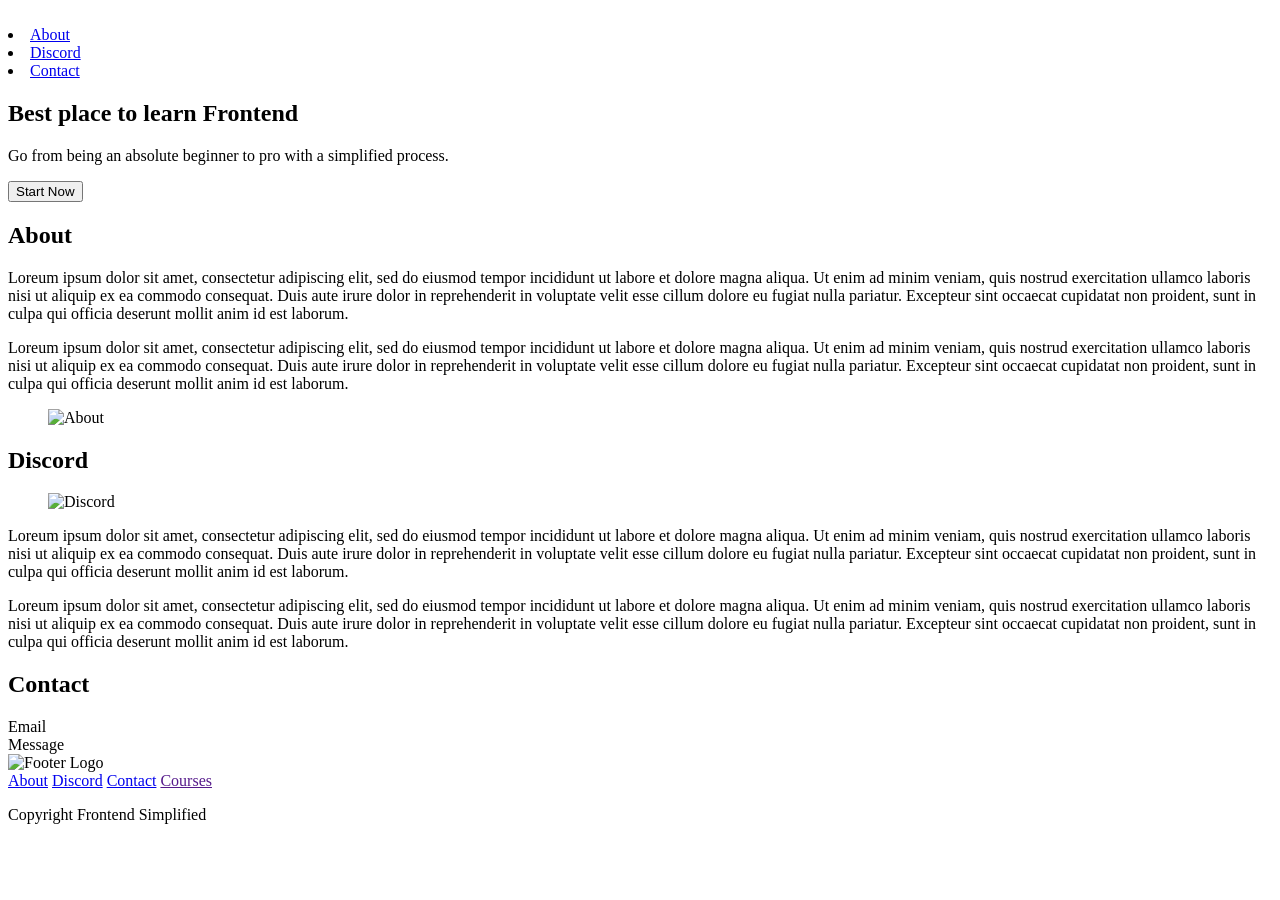
==== index.html @ 686fee8b "second" ====
<!DOCTYPE html>
<html lang="en">
<head>
    <meta charset="UTF-8">
    <meta name="viewport" content="width=device-width, initial-scale=1.0">
    <title>Document</title>
</head>
<body>
    <section>
        <nav>
            <img src=".assets/FSE.svg" alt=""
            <ul>
                <li><a href="#About">About</a></li>
                <li><a href="#Discord">Discord</a></li>
                <li><a href="#Contact">Contact</a></li>
            </ul>
        </nav>
        <header>
            <div>
                <h1>Best place to learn Frontend</h1>
                <p>Go from being an absolute beginner to pro with a simplified process.</p>
                <button>Start Now</button>
            </div>
            <figure
                <img src=".assets/header-image.svg" alt="Home Page Image">
            </figure>
        </header>
    </section>

    <main>
        <section id="About">
            <h2>About</h2>
            <div>
             <p>
                Loreum ipsum dolor sit amet, consectetur adipiscing elit, sed do eiusmod tempor incididunt ut labore et dolore magna aliqua. Ut enim ad minim veniam, quis nostrud exercitation ullamco laboris nisi ut aliquip ex ea commodo consequat. Duis aute irure dolor in reprehenderit in voluptate velit esse cillum dolore eu fugiat nulla pariatur. Excepteur sint occaecat cupidatat non proident, sunt in culpa qui officia deserunt mollit anim id est laborum.
             </p>
             <p>
                Loreum ipsum dolor sit amet, consectetur adipiscing elit, sed do eiusmod tempor incididunt ut labore et dolore magna aliqua. Ut enim ad minim veniam, quis nostrud exercitation ullamco laboris nisi ut aliquip ex ea commodo consequat. Duis aute irure dolor in reprehenderit in voluptate velit esse cillum dolore eu fugiat nulla pariatur. Excepteur sint occaecat cupidatat non proident, sunt in culpa qui officia deserunt mollit anim id est laborum.
             </p>
            </div>
            <figure>
             <img src=".assets/about.jpg" alt="About">
            </figure>
        </section>
        <section id="Discord">
            <h2>Discord</h2>
            <figure>
             <img src=".assets/discord.jpg" alt="Discord">
            </figure>
            <div>
             <p>
                Loreum ipsum dolor sit amet, consectetur adipiscing elit, sed do eiusmod tempor incididunt ut labore et dolore magna aliqua. Ut enim ad minim veniam, quis nostrud exercitation ullamco laboris nisi ut aliquip ex ea commodo consequat. Duis aute irure dolor in reprehenderit in voluptate velit esse cillum dolore eu fugiat nulla pariatur. Excepteur sint occaecat cupidatat non proident, sunt in culpa qui officia deserunt mollit anim id est laborum.
             </p>
             <p>
                Loreum ipsum dolor sit amet, consectetur adipiscing elit, sed do eiusmod tempor incididunt ut labore et dolore magna aliqua. Ut enim ad minim veniam, quis nostrud exercitation ullamco laboris nisi ut aliquip ex ea commodo consequat. Duis aute irure dolor in reprehenderit in voluptate velit esse cillum dolore eu fugiat nulla pariatur. Excepteur sint occaecat cupidatat non proident, sunt in culpa qui officia deserunt mollit anim id est laborum.
             </p>
            </div>
        </section>

        <section id="Contact">
            <h2>Contact</h2>
            <form action="">
             <span>Email</span>
             <form type="text" placeholder="jan@example.com"></form>
             <span>Message</span>
             <text area="text" placeholder="Your Message"></form>
             </form>
        </section>
    </main>

    <footer>
        <img src=".assets/FSE.svg" alt="Footer Logo">
        <div>
            <a href="#About">About</a>
            <a href="#Discord">Discord</a>
            <a href="#Contact">Contact</a>
            <a href="">Courses</a>
        </div>
        <p>Copyright Frontend Simplified</p>
    </footer>
</body>
</html>
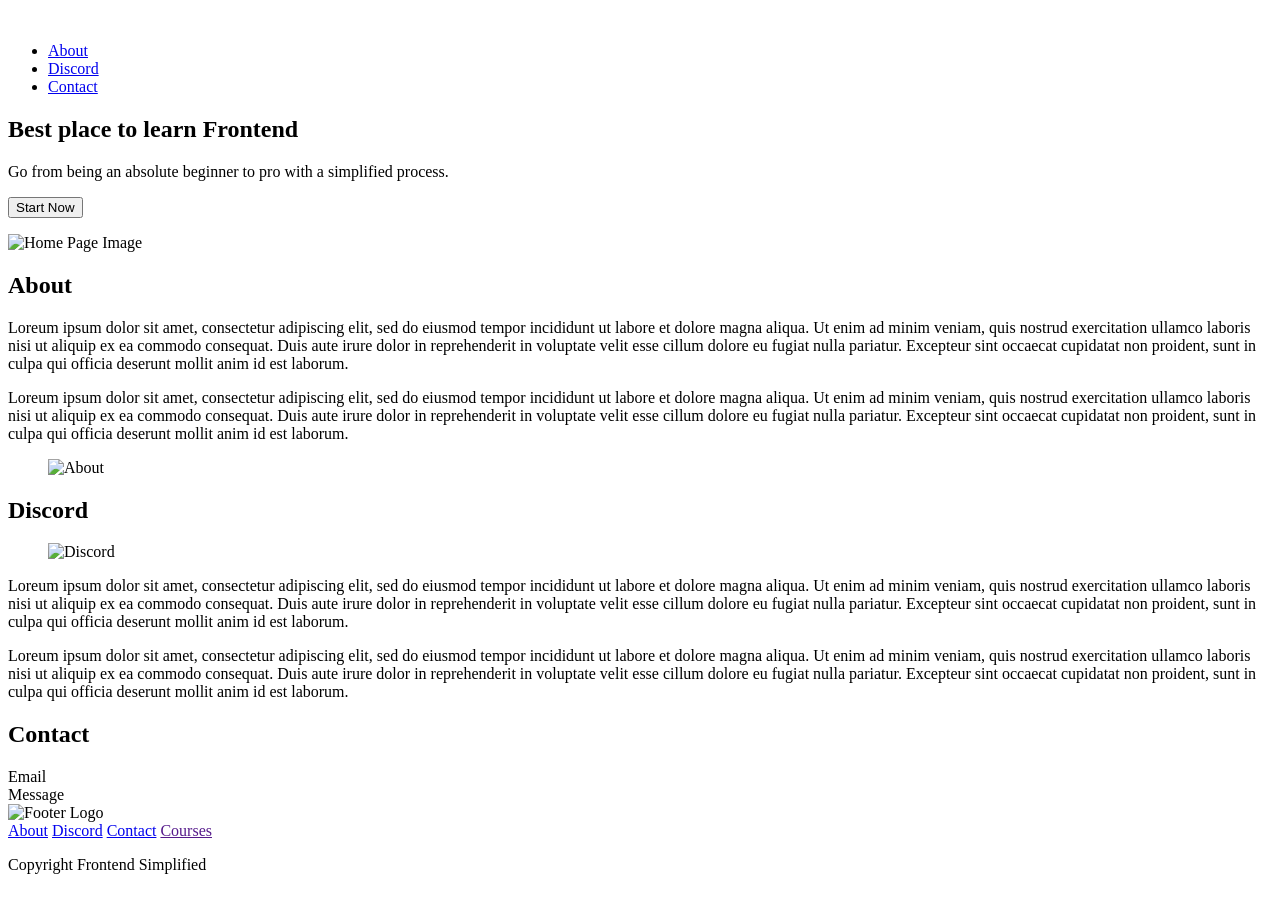
==== commit a2923e55: "fixed errors" ====
--- a/index.html
+++ b/index.html
@@ -8,7 +8,7 @@
 <body>
     <section>
         <nav>
-            <img src=".assets/FSE.svg" alt=""
+            <img src=".assets/FSE.svg" alt="">
             <ul>
                 <li><a href="#About">About</a></li>
                 <li><a href="#Discord">Discord</a></li>
@@ -21,7 +21,7 @@
                 <p>Go from being an absolute beginner to pro with a simplified process.</p>
                 <button>Start Now</button>
             </div>
-            <figure
+            <figure></figure>
                 <img src=".assets/header-image.svg" alt="Home Page Image">
             </figure>
         </header>
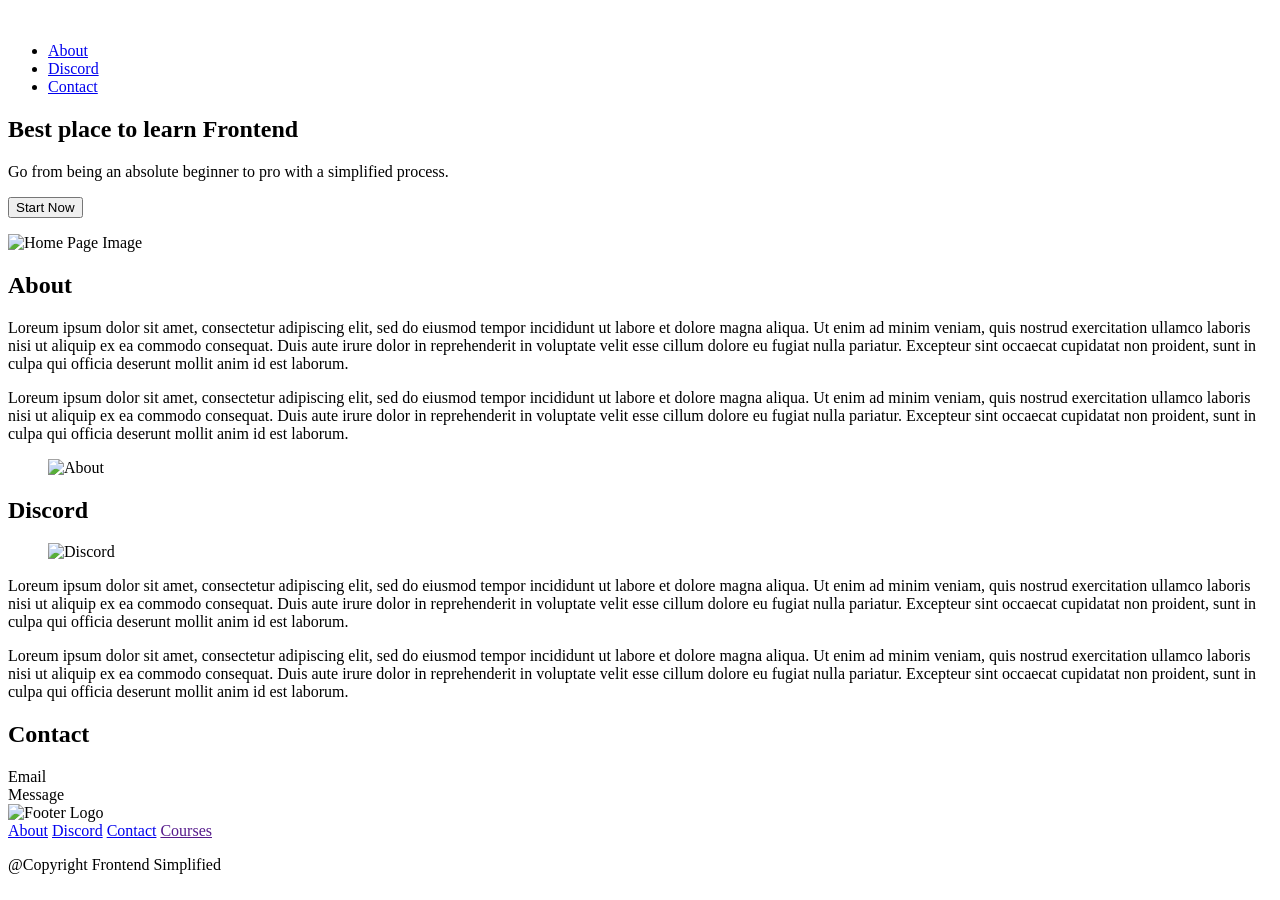
==== commit 77f21357: "images" ====
--- a/index.html
+++ b/index.html
@@ -76,7 +76,7 @@
             <a href="#Contact">Contact</a>
             <a href="">Courses</a>
         </div>
-        <p>Copyright Frontend Simplified</p>
+        <p>@Copyright Frontend Simplified</p>
     </footer>
 </body>
 </html>
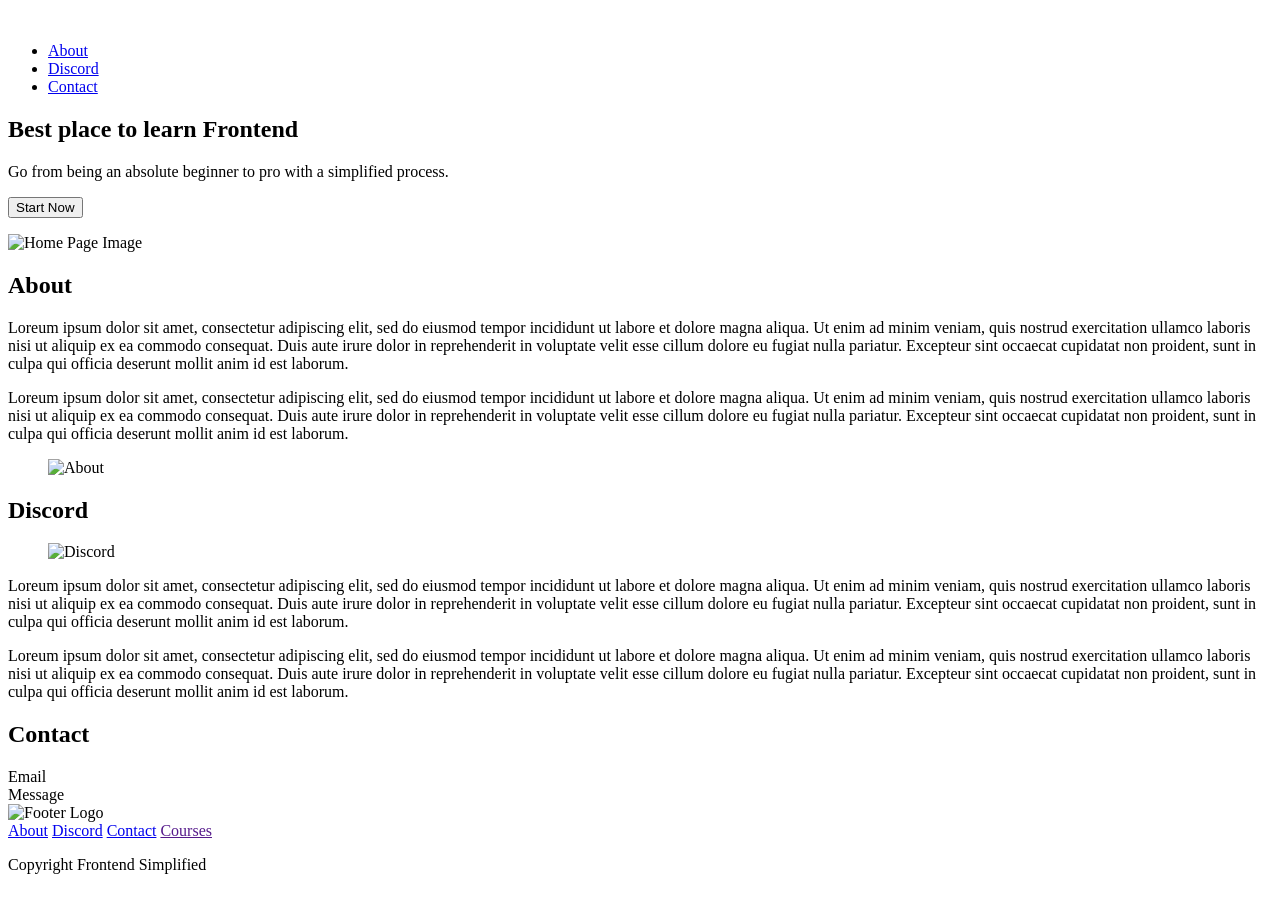
==== commit 369cc9db: "changes" ====
--- a/index.html
+++ b/index.html
@@ -76,7 +76,7 @@
             <a href="#Contact">Contact</a>
             <a href="">Courses</a>
         </div>
-        <p>@Copyright Frontend Simplified</p>
+        <p>Copyright Frontend Simplified</p>
     </footer>
 </body>
 </html>
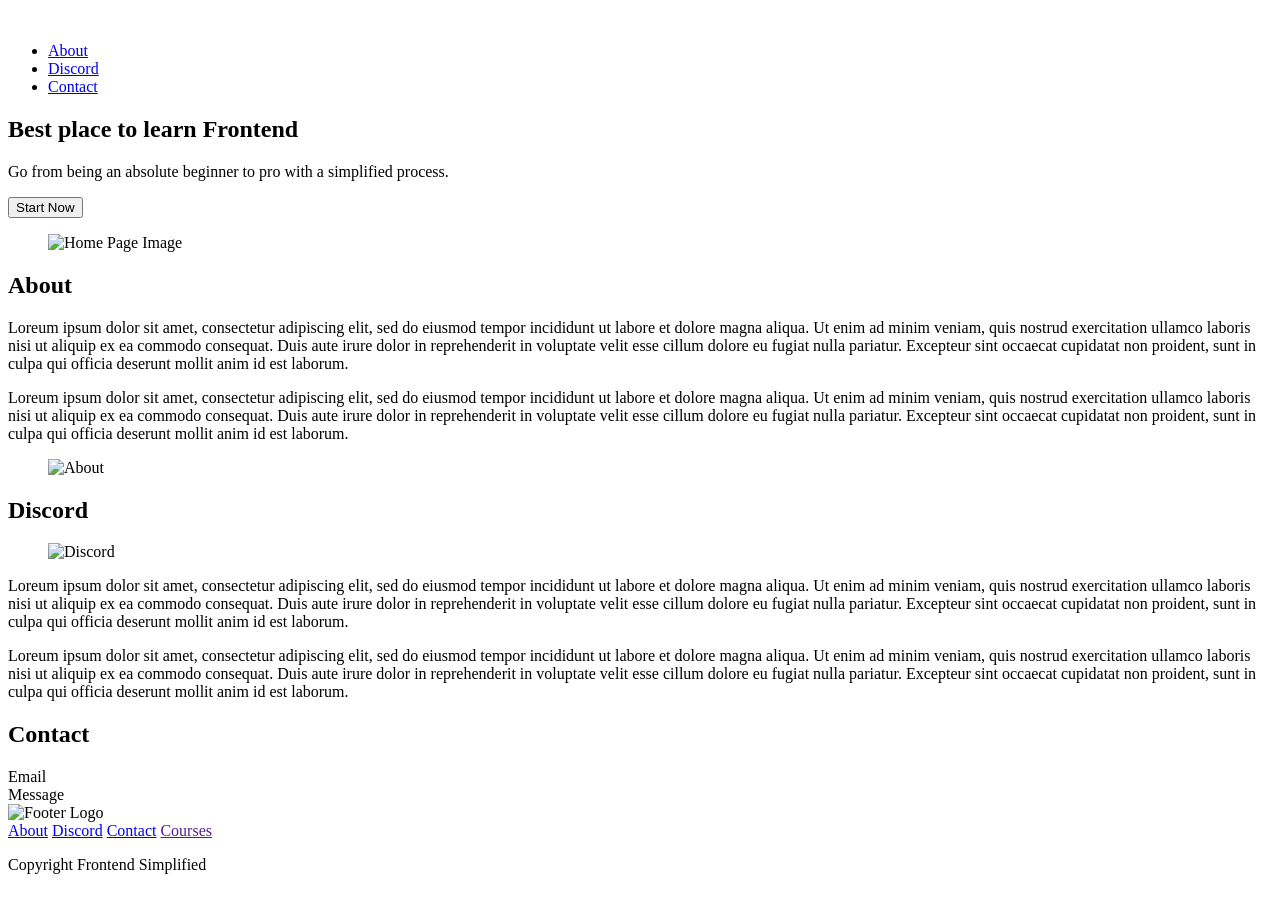
==== commit 65edc416: "images" ====
--- a/index.html
+++ b/index.html
@@ -2,13 +2,14 @@
 <html lang="en">
 <head>
     <meta charset="UTF-8">
+    <meta http-equiv="X-UA-Compatible" content="IE=edge">
     <meta name="viewport" content="width=device-width, initial-scale=1.0">
     <title>Document</title>
 </head>
 <body>
     <section>
         <nav>
-            <img src=".assets/FSE.svg" alt="">
+            <img src="./assets/FSE.svg" alt="">
             <ul>
                 <li><a href="#About">About</a></li>
                 <li><a href="#Discord">Discord</a></li>
@@ -21,8 +22,8 @@
                 <p>Go from being an absolute beginner to pro with a simplified process.</p>
                 <button>Start Now</button>
             </div>
-            <figure></figure>
-                <img src=".assets/header-image.svg" alt="Home Page Image">
+            <figure>
+                <img src="./assets/laptop.png" alt="Home Page Image">
             </figure>
         </header>
     </section>
@@ -39,13 +40,13 @@
              </p>
             </div>
             <figure>
-             <img src=".assets/about.jpg" alt="About">
+             <img src="./assets/about.jpg" alt="About">
             </figure>
         </section>
         <section id="Discord">
             <h2>Discord</h2>
             <figure>
-             <img src=".assets/discord.jpg" alt="Discord">
+             <img src="./assets/discord.png" alt="Discord">
             </figure>
             <div>
              <p>
@@ -69,7 +70,7 @@
     </main>
 
     <footer>
-        <img src=".assets/FSE.svg" alt="Footer Logo">
+        <img src="./assets/FSE.svg" alt="Footer Logo">
         <div>
             <a href="#About">About</a>
             <a href="#Discord">Discord</a>
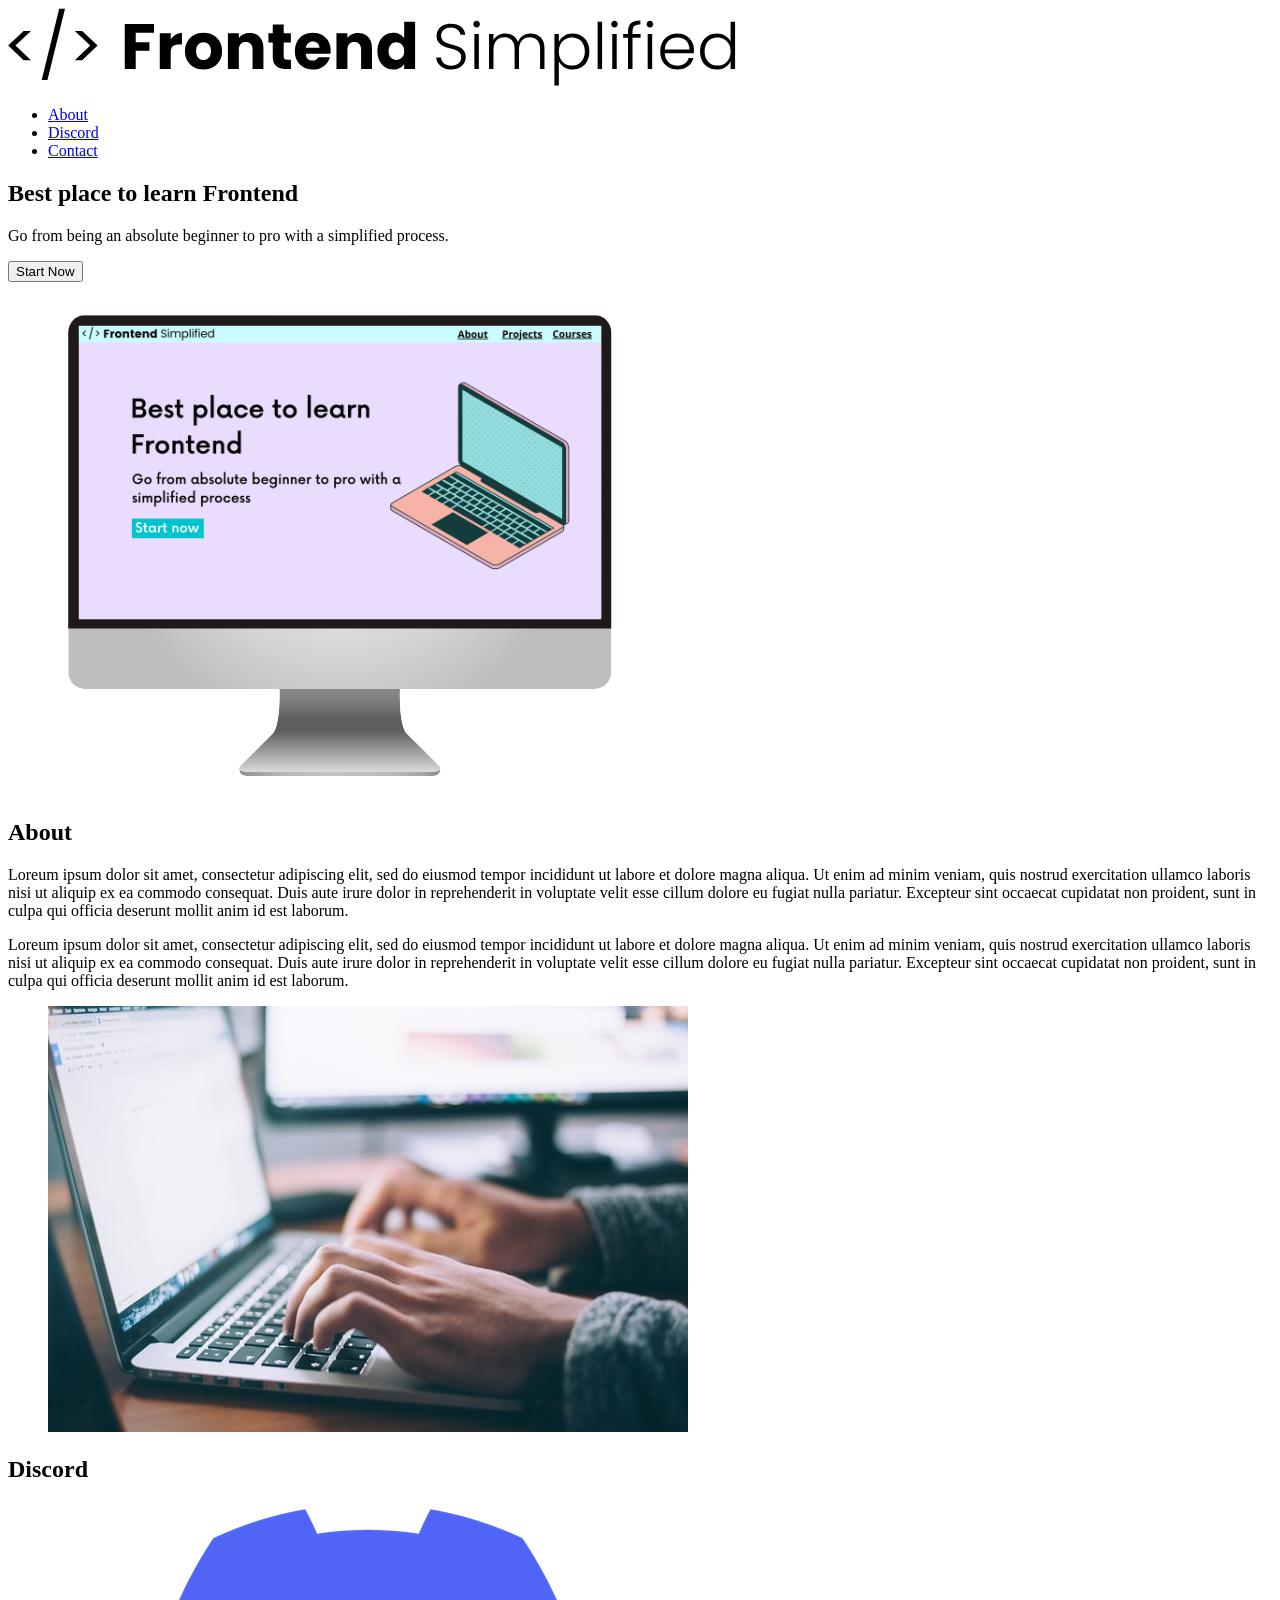
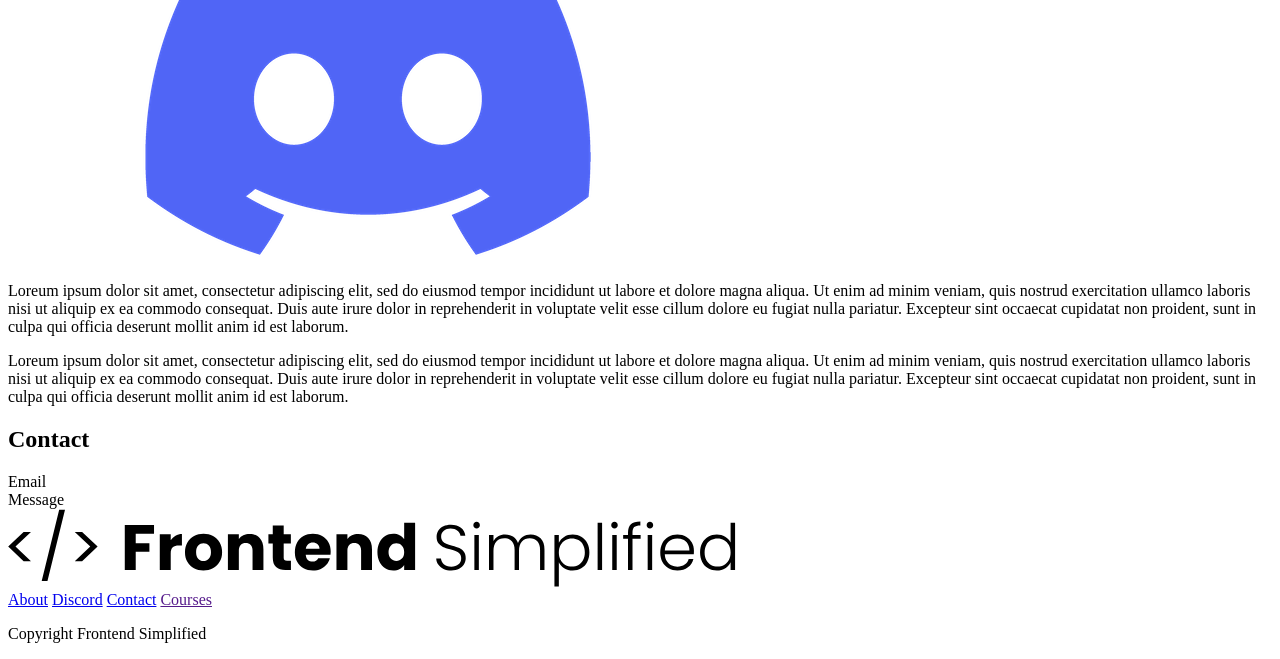
==== commit fdfc3a3c: "finally" ====
--- a/index.html
+++ b/index.html
@@ -9,7 +9,7 @@
 <body>
     <section>
         <nav>
-            <img src="./assets/FSE.svg" alt="">
+            <img src="./assets/FES.svg" alt="Logo">
             <ul>
                 <li><a href="#About">About</a></li>
                 <li><a href="#Discord">Discord</a></li>
@@ -70,7 +70,7 @@
     </main>
 
     <footer>
-        <img src="./assets/FSE.svg" alt="Footer Logo">
+        <img src="./assets/FES.svg" alt="Footer Logo">
         <div>
             <a href="#About">About</a>
             <a href="#Discord">Discord</a>
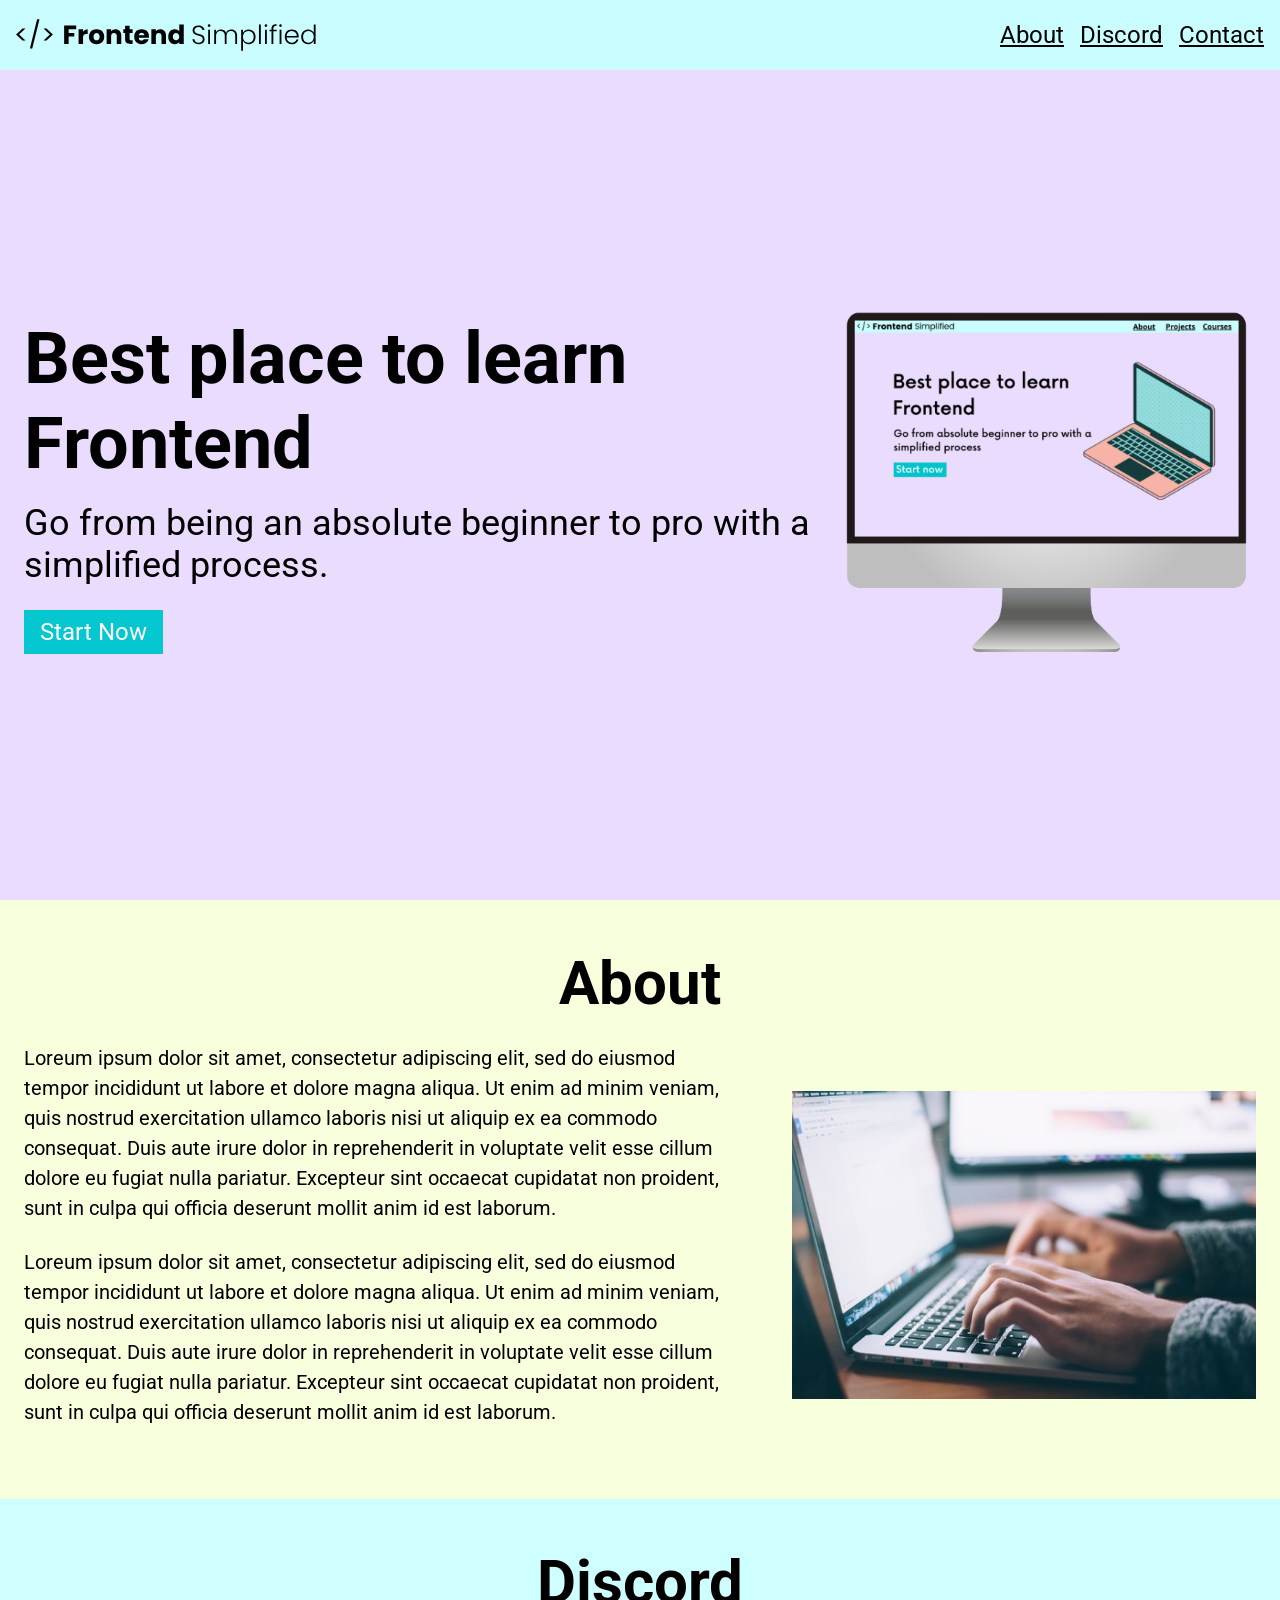
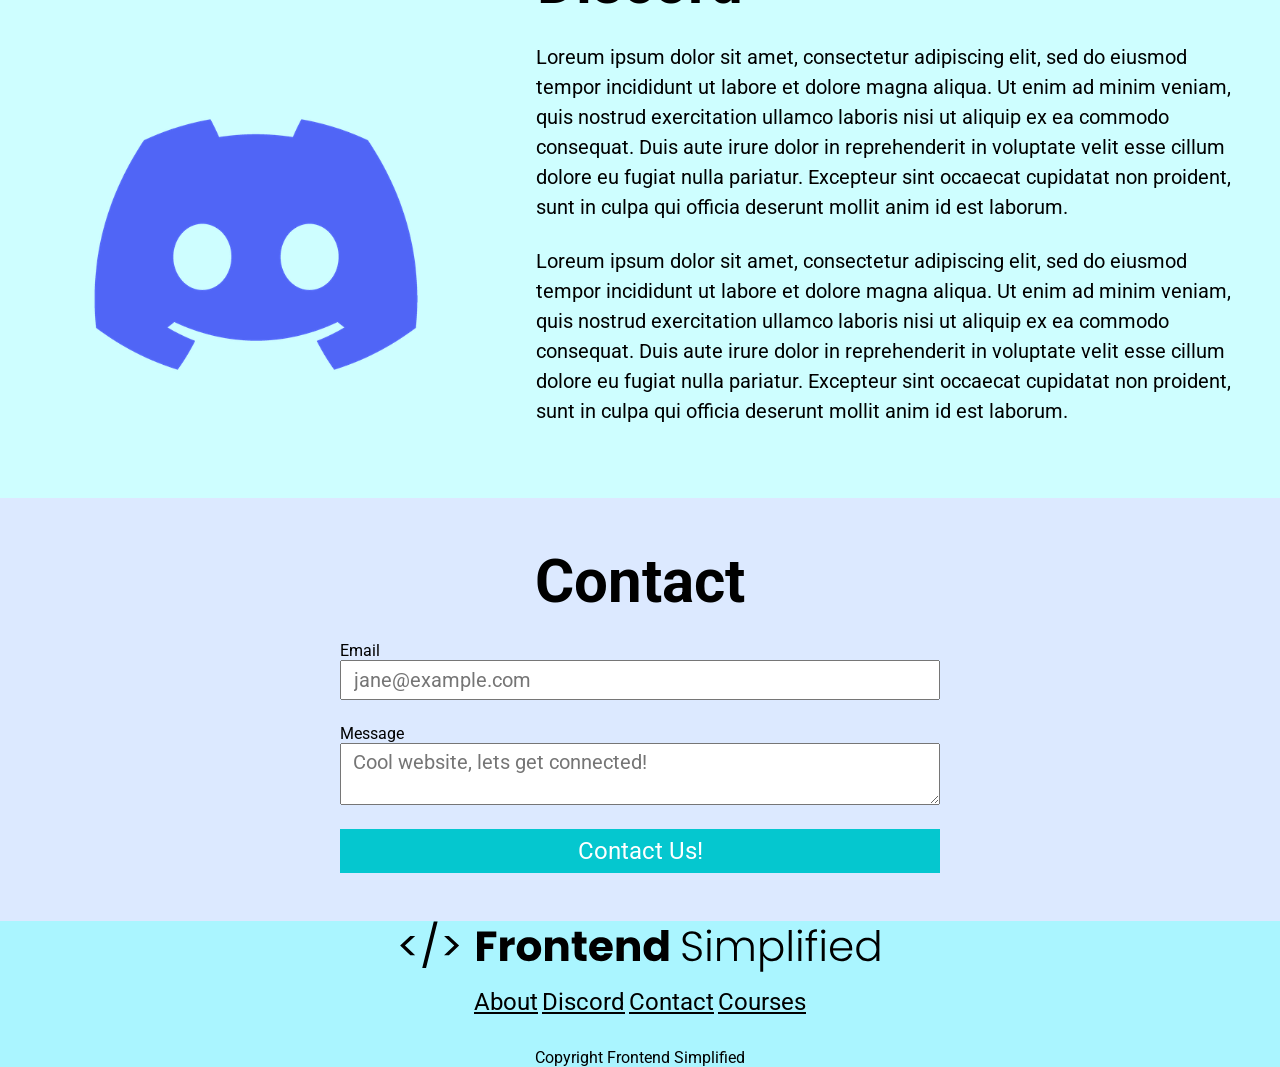
==== commit d057af4b: "css" ====
--- a/index.html
+++ b/index.html
@@ -5,11 +5,12 @@
     <meta http-equiv="X-UA-Compatible" content="IE=edge">
     <meta name="viewport" content="width=device-width, initial-scale=1.0">
     <title>Document</title>
+    <link rel="stylesheet" href="style.css">
 </head>
 <body>
     <section>
         <nav>
-            <img src="./assets/FES.svg" alt="Logo">
+            <img src="./assets/FES.svg" class="logo" alt="Logo">
             <ul>
                 <li><a href="#About">About</a></li>
                 <li><a href="#Discord">Discord</a></li>
@@ -17,44 +18,55 @@
             </ul>
         </nav>
         <header>
-            <div>
-                <h1>Best place to learn Frontend</h1>
-                <p>Go from being an absolute beginner to pro with a simplified process.</p>
+            <div class="row">
+                <div>
+                    <h1>Best place to learn Frontend</h1>
+                    <p class="subheader">Go from being an absolute beginner to pro with a simplified process.</p>
                 <button>Start Now</button>
+                </div>
+                <figure>
+                    <img src="./assets/laptop.png" alt="Home Page Image">
+                </figure>
             </div>
-            <figure>
-                <img src="./assets/laptop.png" alt="Home Page Image">
-            </figure>
         </header>
     </section>
 
     <main>
         <section id="About">
             <h2>About</h2>
-            <div>
-             <p>
-                Loreum ipsum dolor sit amet, consectetur adipiscing elit, sed do eiusmod tempor incididunt ut labore et dolore magna aliqua. Ut enim ad minim veniam, quis nostrud exercitation ullamco laboris nisi ut aliquip ex ea commodo consequat. Duis aute irure dolor in reprehenderit in voluptate velit esse cillum dolore eu fugiat nulla pariatur. Excepteur sint occaecat cupidatat non proident, sunt in culpa qui officia deserunt mollit anim id est laborum.
-             </p>
-             <p>
-                Loreum ipsum dolor sit amet, consectetur adipiscing elit, sed do eiusmod tempor incididunt ut labore et dolore magna aliqua. Ut enim ad minim veniam, quis nostrud exercitation ullamco laboris nisi ut aliquip ex ea commodo consequat. Duis aute irure dolor in reprehenderit in voluptate velit esse cillum dolore eu fugiat nulla pariatur. Excepteur sint occaecat cupidatat non proident, sunt in culpa qui officia deserunt mollit anim id est laborum.
-             </p>
-            </div>
-            <figure>
-             <img src="./assets/about.jpg" alt="About">
-            </figure>
+            <div class="row">
+                <div class="section__description">
+                    <div class="section__description--wrapper">
+                        <p class="selection__description--para">
+                            Loreum ipsum dolor sit amet, consectetur adipiscing elit, sed do eiusmod tempor incididunt ut labore et dolore magna aliqua. Ut enim ad minim veniam, quis nostrud exercitation ullamco laboris nisi ut aliquip ex ea commodo consequat. Duis aute irure dolor in reprehenderit in voluptate velit esse cillum dolore eu fugiat nulla pariatur. Excepteur sint occaecat cupidatat non proident, sunt in culpa qui officia deserunt mollit anim id est laborum.
+                        </p>
+                        <p class="selection__description--para">
+                            Loreum ipsum dolor sit amet, consectetur adipiscing elit, sed do eiusmod tempor incididunt ut labore et dolore magna aliqua. Ut enim ad minim veniam, quis nostrud exercitation ullamco laboris nisi ut aliquip ex ea commodo consequat. Duis aute irure dolor in reprehenderit in voluptate velit esse cillum dolore eu fugiat nulla pariatur. Excepteur sint occaecat cupidatat non proident, sunt in culpa qui officia deserunt mollit anim id est laborum.
+                        </p>
+                    </div>
+                    <figure class="about__img--wrapper">
+                    <img src="./assets/about.jpg" alt="About Image">
+                    </figure>
+                </div>
+            </div>    
         </section>
+
         <section id="Discord">
             <h2>Discord</h2>
-            <figure>
-             <img src="./assets/discord.png" alt="Discord">
-            </figure>
-            <div>
-             <p>
-                Loreum ipsum dolor sit amet, consectetur adipiscing elit, sed do eiusmod tempor incididunt ut labore et dolore magna aliqua. Ut enim ad minim veniam, quis nostrud exercitation ullamco laboris nisi ut aliquip ex ea commodo consequat. Duis aute irure dolor in reprehenderit in voluptate velit esse cillum dolore eu fugiat nulla pariatur. Excepteur sint occaecat cupidatat non proident, sunt in culpa qui officia deserunt mollit anim id est laborum.
-             </p>
-             <p>
-                Loreum ipsum dolor sit amet, consectetur adipiscing elit, sed do eiusmod tempor incididunt ut labore et dolore magna aliqua. Ut enim ad minim veniam, quis nostrud exercitation ullamco laboris nisi ut aliquip ex ea commodo consequat. Duis aute irure dolor in reprehenderit in voluptate velit esse cillum dolore eu fugiat nulla pariatur. Excepteur sint occaecat cupidatat non proident, sunt in culpa qui officia deserunt mollit anim id est laborum.
-             </p>
+            <div class="row">
+                <div class="section__description">
+                    <figure class="about__img--wrapper">
+                        <img src="./assets/discord.png" alt="Discord">
+                    </figure>
+                    <div class="section__description--wrapper">
+                        <p class="selection__description--para">
+                            Loreum ipsum dolor sit amet, consectetur adipiscing elit, sed do eiusmod tempor incididunt ut labore et dolore magna aliqua. Ut enim ad minim veniam, quis nostrud exercitation ullamco laboris nisi ut aliquip ex ea commodo consequat. Duis aute irure dolor in reprehenderit in voluptate velit esse cillum dolore eu fugiat nulla pariatur. Excepteur sint occaecat cupidatat non proident, sunt in culpa qui officia deserunt mollit anim id est laborum.
+                     </p>
+                        <p class="selection__description--para">
+                            Loreum ipsum dolor sit amet, consectetur adipiscing elit, sed do eiusmod tempor incididunt ut labore et dolore magna aliqua. Ut enim ad minim veniam, quis nostrud exercitation ullamco laboris nisi ut aliquip ex ea commodo consequat. Duis aute irure dolor in reprehenderit in voluptate velit esse cillum dolore eu fugiat nulla pariatur. Excepteur sint occaecat cupidatat non proident, sunt in culpa qui officia deserunt mollit anim id est laborum.
+                     </p>
+                    </div>
+                </div>
             </div>
         </section>
 
@@ -62,20 +74,21 @@
             <h2>Contact</h2>
             <form action="">
              <span>Email</span>
-             <form type="text" placeholder="jan@example.com"></form>
+             <input type="email" placeholder="jane@example.com">
              <span>Message</span>
-             <text area="text" placeholder="Your Message"></form>
-             </form>
+             <textarea type="text" placeholder="Cool website, lets get connected!"></textarea>
+             <button>Contact Us!</button>
+            </form>
         </section>
     </main>
 
     <footer>
-        <img src="./assets/FES.svg" alt="Footer Logo">
-        <div>
-            <a href="#About">About</a>
-            <a href="#Discord">Discord</a>
-            <a href="#Contact">Contact</a>
-            <a href="">Courses</a>
+     <img class="footer__logo" src="./assets/FES.svg" alt="Footer Logo">
+        <div class="footer__links">
+            <a class="footer__link" href="#About">About</a>
+            <a class="footer__link" href="#Discord">Discord</a>
+            <a class="footer__link" href="#Contact">Contact</a>
+            <a class="footer__link" href="">Courses</a>
         </div>
         <p>Copyright Frontend Simplified</p>
     </footer>
--- a/style.css
+++ b/style.css
@@ -0,0 +1,163 @@
+@import url('https://fonts.googleapis.com/css2?family=Roboto:ital,wght@0,100..900;1,100..900&display=swap');
+* {
+    padding: 0;
+    margin: 0;
+    box-sizing: border-box;
+    font-family: "Roboto", sans-serif;
+}
+
+nav {
+    height: 70px;
+    display: flex;
+    justify-content: space-between;
+    align-items: center;
+    padding: 0 16px;
+    background-color: #cafdff;
+}
+
+header {
+    background-color: #eadcff;
+    height: calc(100vh - 70px);
+    padding: 24px;
+    display: flex;
+    align-items: center;
+    justify-content: center;
+}
+
+h1 {
+    font-size: 72px;   
+}
+
+.subheader {
+    font-size: 36px;
+    margin: 16px 0 24px 0;
+}
+
+button {
+    background-color: #05c7cf;
+    color: white;  
+    border: none;
+    padding: 8px 16px;
+    font-size: 24px;
+    cursor: pointer;
+}
+
+a {
+    color: #000;
+    font-size: 24px;
+    font-weight: 700px;
+}
+
+.logo {
+    width: 300px;
+}
+
+ul {
+    display: flex;
+}
+
+li {
+    list-style-type: none;
+    padding-left: 16px;
+}
+
+.row {
+    width: 100%;
+    max-width: 1300px;
+    margin: 0 auto;
+    display: flex;
+    justify-content: space-between;
+    align-items: center;
+}
+
+#About,
+#Discord, 
+#Contact,
+#Footer {
+    padding: 48px 0;
+}
+
+/* About Section */
+#About {
+    background-color: #f8ffdc;
+}
+
+h2 {
+    font-size: 60px;
+    text-align: center;
+    margin-bottom: 24px;
+}
+
+.section__description {
+    display: flex;
+    justify-content: center;
+    align-items: center;
+}
+
+.about__img--wrapper {
+    width: 40%     
+}
+
+img {
+    width: 100%;
+}
+
+.section__description--wrapper{
+    width: 60%;
+}
+
+.about__img--wrapper,
+.section__description--wrapper {
+    padding: 0 24px;
+}
+
+.selection__description--para {
+    font-size: 20px;
+    margin-bottom: 24px;
+    line-height: 1.5;
+}
+
+/* Discord Section */
+#Discord {
+    background-color: #cefeff;
+}
+
+/* Contact Section */
+#Contact {
+    background-color: #dce9ff;
+}
+
+form{
+    width: 100%;
+    display: flex;
+    max-width: 600px;
+    flex-direction: column;
+    margin: 0 auto;
+}
+
+input, textarea {
+    font-size: 20px;
+    padding: 6px 12px;
+    margin-bottom: 24px;
+}
+
+/* Footer */
+footer {
+    background-color: #aaf5ff;
+    display: flex;
+    flex-direction: column;
+    align-items: center;
+}
+
+.footer__logo {
+   max-width: 480px;
+   margin-bottom: 16px;
+}
+
+.footer__links{
+    margin-bottom: 32px;
+}
+
+.footer__links{
+    padding: 0 16px;
+}
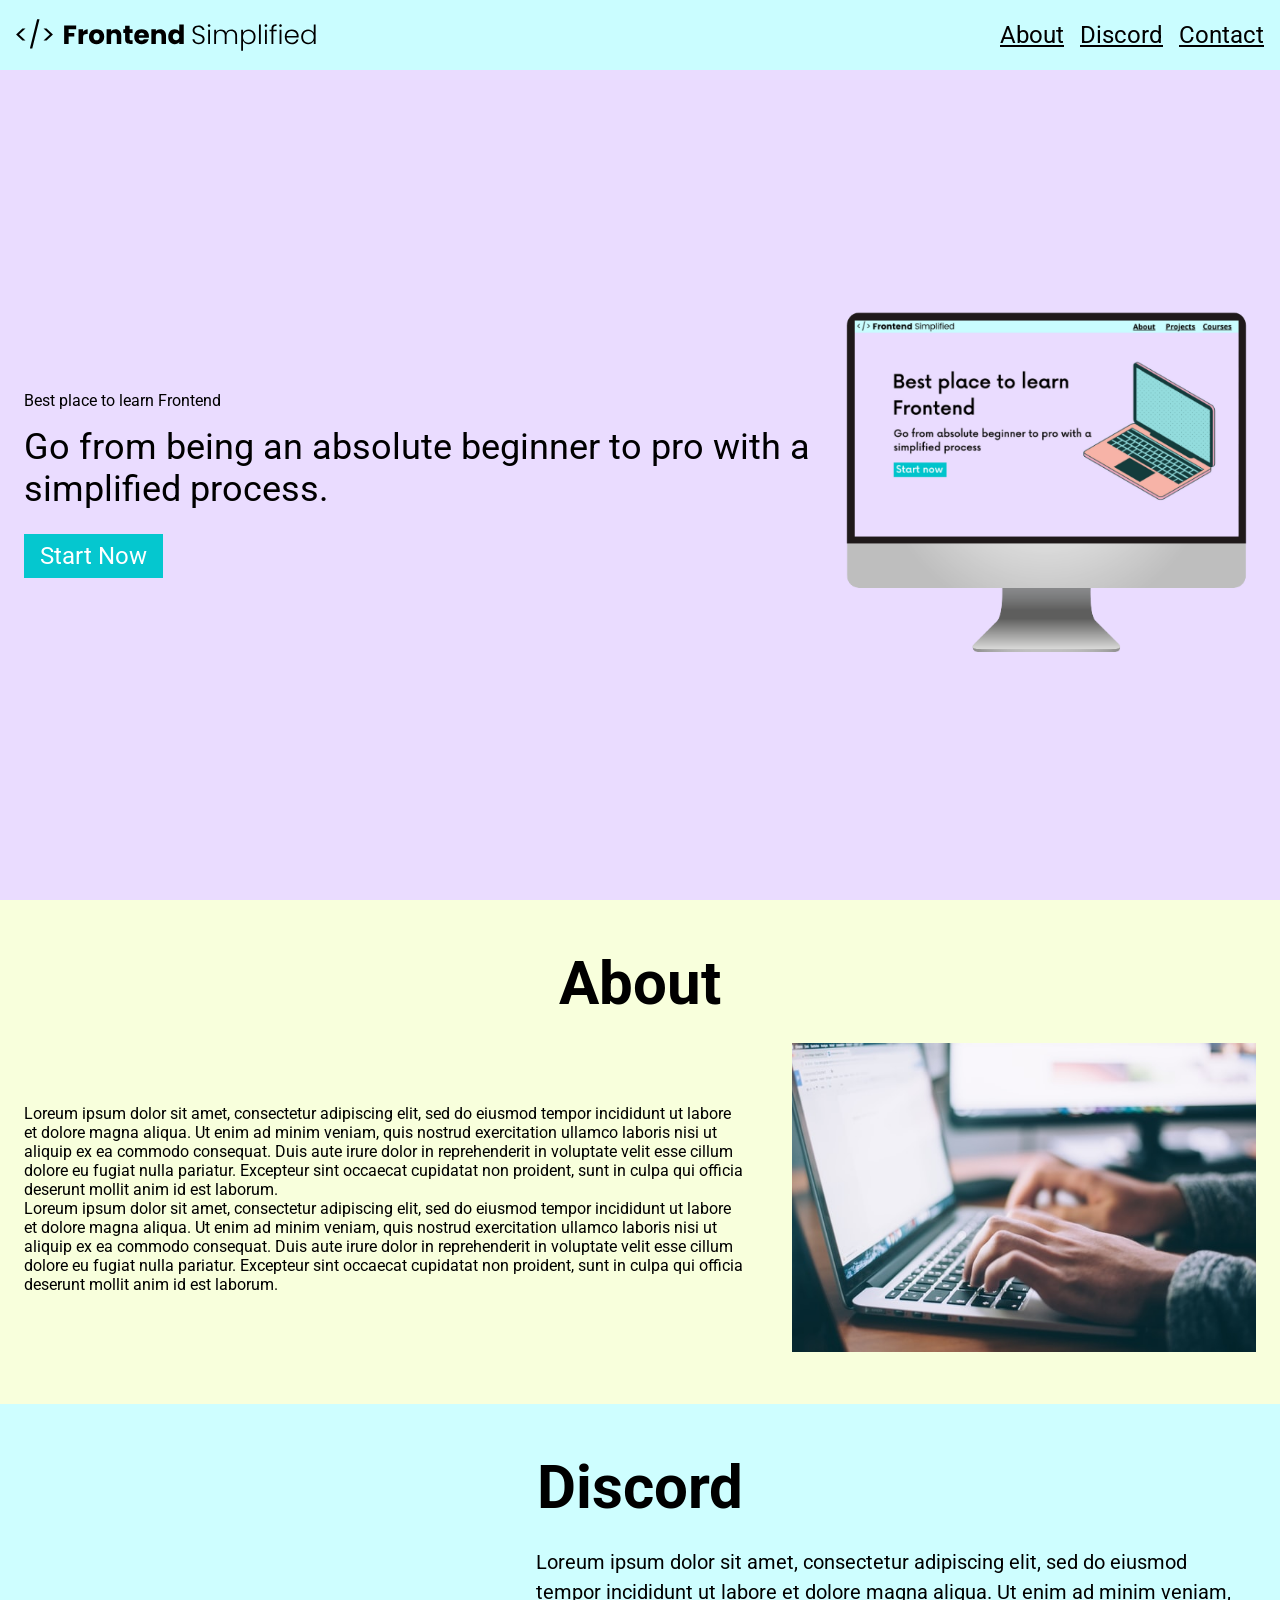
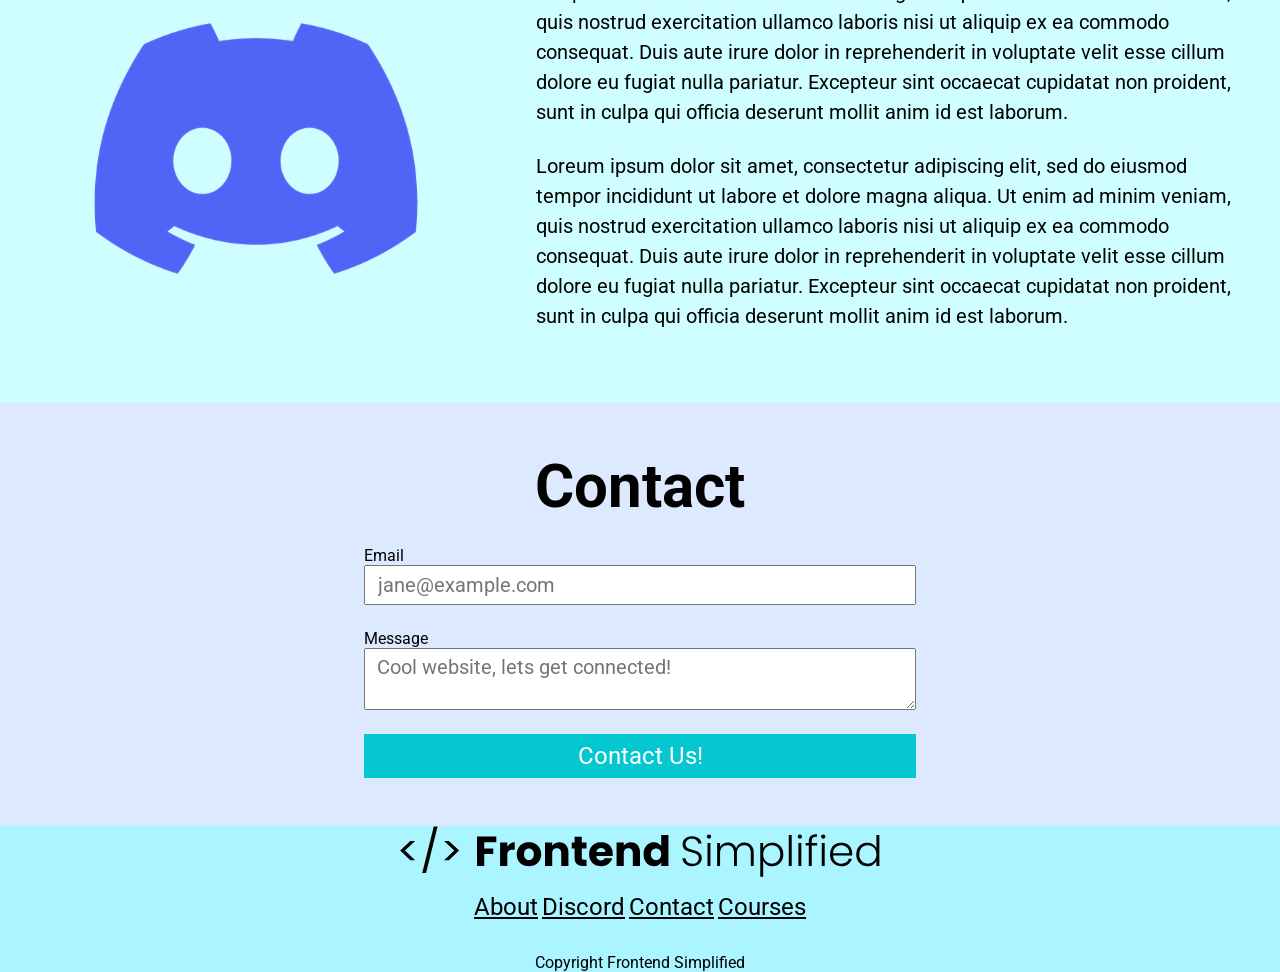
==== commit fbc92893: "finalcss" ====
--- a/index.html
+++ b/index.html
@@ -19,10 +19,10 @@
         </nav>
         <header>
             <div class="row">
-                <div>
+                <div class="home__description"
                     <h1>Best place to learn Frontend</h1>
                     <p class="subheader">Go from being an absolute beginner to pro with a simplified process.</p>
-                <button>Start Now</button>
+                <button class="home__description--button">Start Now</button>
                 </div>
                 <figure>
                     <img src="./assets/laptop.png" alt="Home Page Image">
@@ -59,10 +59,10 @@
                         <img src="./assets/discord.png" alt="Discord">
                     </figure>
                     <div class="section__description--wrapper">
-                        <p class="selection__description--para">
+                        <p class="section__description--para">
                             Loreum ipsum dolor sit amet, consectetur adipiscing elit, sed do eiusmod tempor incididunt ut labore et dolore magna aliqua. Ut enim ad minim veniam, quis nostrud exercitation ullamco laboris nisi ut aliquip ex ea commodo consequat. Duis aute irure dolor in reprehenderit in voluptate velit esse cillum dolore eu fugiat nulla pariatur. Excepteur sint occaecat cupidatat non proident, sunt in culpa qui officia deserunt mollit anim id est laborum.
                      </p>
-                        <p class="selection__description--para">
+                        <p class="section__description--para">
                             Loreum ipsum dolor sit amet, consectetur adipiscing elit, sed do eiusmod tempor incididunt ut labore et dolore magna aliqua. Ut enim ad minim veniam, quis nostrud exercitation ullamco laboris nisi ut aliquip ex ea commodo consequat. Duis aute irure dolor in reprehenderit in voluptate velit esse cillum dolore eu fugiat nulla pariatur. Excepteur sint occaecat cupidatat non proident, sunt in culpa qui officia deserunt mollit anim id est laborum.
                      </p>
                     </div>
--- a/style.css
+++ b/style.css
@@ -111,7 +111,7 @@
     padding: 0 24px;
 }
 
-.selection__description--para {
+.section__description--para {
     font-size: 20px;
     margin-bottom: 24px;
     line-height: 1.5;
@@ -133,6 +133,7 @@
     max-width: 600px;
     flex-direction: column;
     margin: 0 auto;
+    padding: 0 24px;
 }
 
 input, textarea {
@@ -160,4 +161,69 @@
 
 .footer__links{
     padding: 0 16px;
+}
+
+/* small phones, tablets, large smartphones */
+@media (max-width: 728px) {
+    .row {
+        flex-direction: column;
+    }
+
+    .home__description {
+        margin-bottom: 24px;   
+        display: flex;
+        flex-direction: column; 
+        align-items: center;
+    }
+
+    .home__description--button {
+        max-width: 240px;
+    }
+
+    h1 {
+        text-align: center;
+        font-size: 60px;
+    }
+
+    .subheader {
+        text-align: center;
+        font-size: 28px;
+    }
+
+    ul{
+        display: none;
+    }
+
+    .section__description {
+        flex-direction: column;
+    }
+
+    .section__description--wrapper{
+        width: 100%;
+    }
+
+    .about__img--wrapper {
+        width: 100%;
+    }
+
+    #Discord .section__description {
+        flex-direction: column-reverse;
+    }
+
+    footer{
+        padding: 48px 24px
+
+    }
+    .footer__logo{
+        max-width: 360px;
+    }
+
+    .footer__links{
+        padding: 0 4px;
+        font-size: 18px;;
+    }
+
+    .footer__links{
+        margin-bottom: 24px;
+    }
 }
